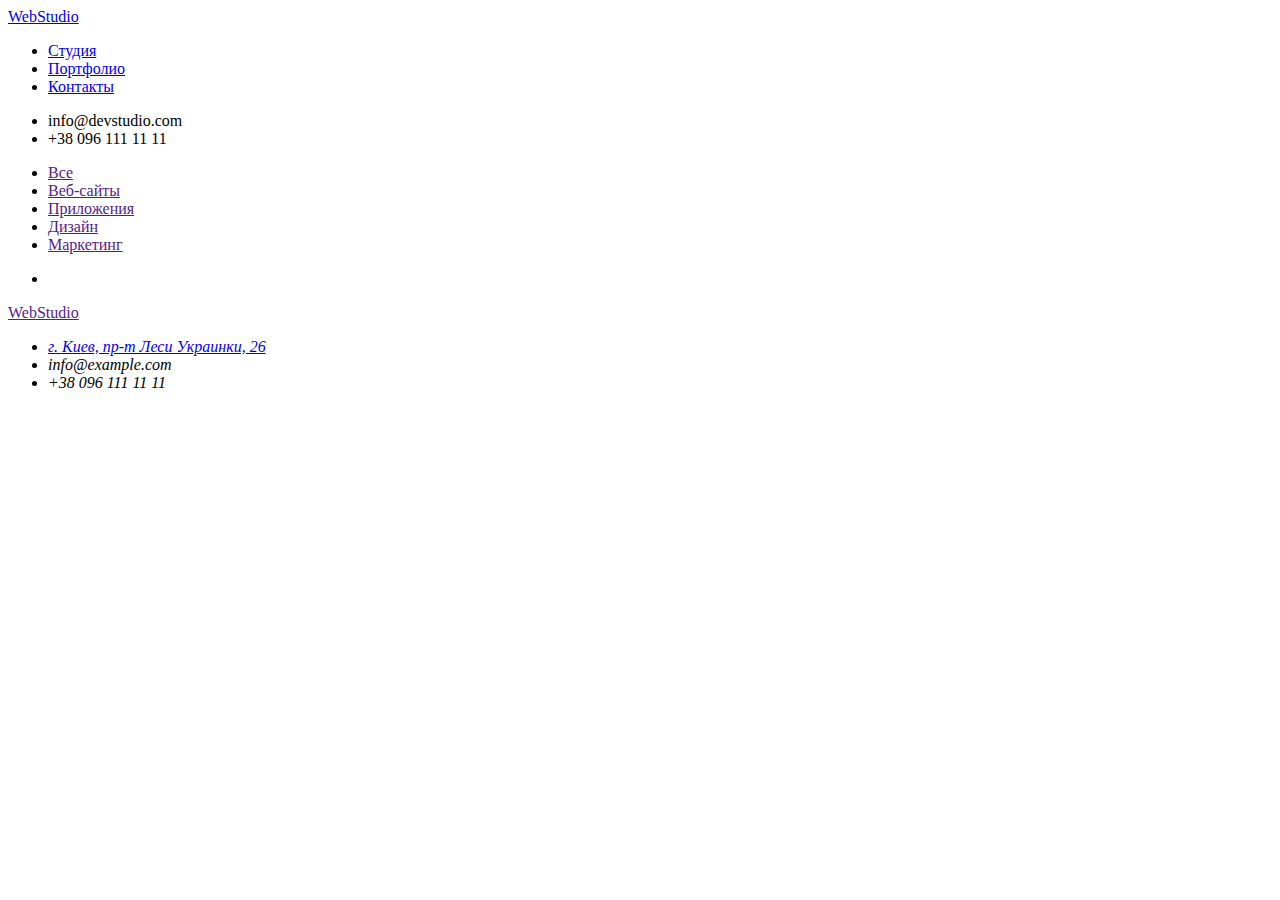
==== portfolio.html @ a282a4b9 "create portfolio.html" ====
<!DOCTYPE html>
<html lang="en">
<head>
    <meta charset="UTF-8">
    <meta http-equiv="X-UA-Compatible" content="IE=edge">
    <meta name="viewport" content="width=device-width, initial-scale=1.0">
    <title>Document</title>
</head>
<body>
    <header>
    <!--company logo-->
    <a href="#" lang="en">Web<span>Studio</span></a>
    <nav>
        <ul>
            <li><a href="#">Студия</a></li>
            <li><a href="./portfolio.html">Портфолио</a></li>
            <li><a href="#">Контакты</a></li>
        </ul>
    </nav>
    <ul>
        <li><a href="mailto:info@devstudio.com"></a>info@devstudio.com</li>
        <li><a href="tel:+380961111111"></a>+38 096 111 11 11</li>
    </ul>
    </header>
    <main>
        <!--filter-->
        <section>
            <ul>
                <li><a href="">Все</a></li>
                <li><a href="">Веб-сайты</a></li>
                <li><a href="">Приложения</a></li>
                <li><a href="">Дизайн</a></li>
                <li><a href="">Маркетинг</a></li>
            </ul>
        </section>
        <ul>
             <li>
                <img src="" alt="">
             </li>
            
        </ul>

    </main>
    <footer>
        <a href="" lang="en">WebStudio</a>
        <address>
            <ul>
                <li><a href="https://goo.gl/maps/SATP63aYpWFDiAdQ8" target="_blank" rel="noopener nofollow noreferre">г.
                        Киев, пр-т Леси Украинки, 26</a></li>
                <li><a href="mailto:info@example.com"></a>info@example.com</li>
                <li><a href="tel:+380961111111"></a>+38 096 111 11 11</li>
            </ul>
        </address>
    </footer>
    
</body>
</html>
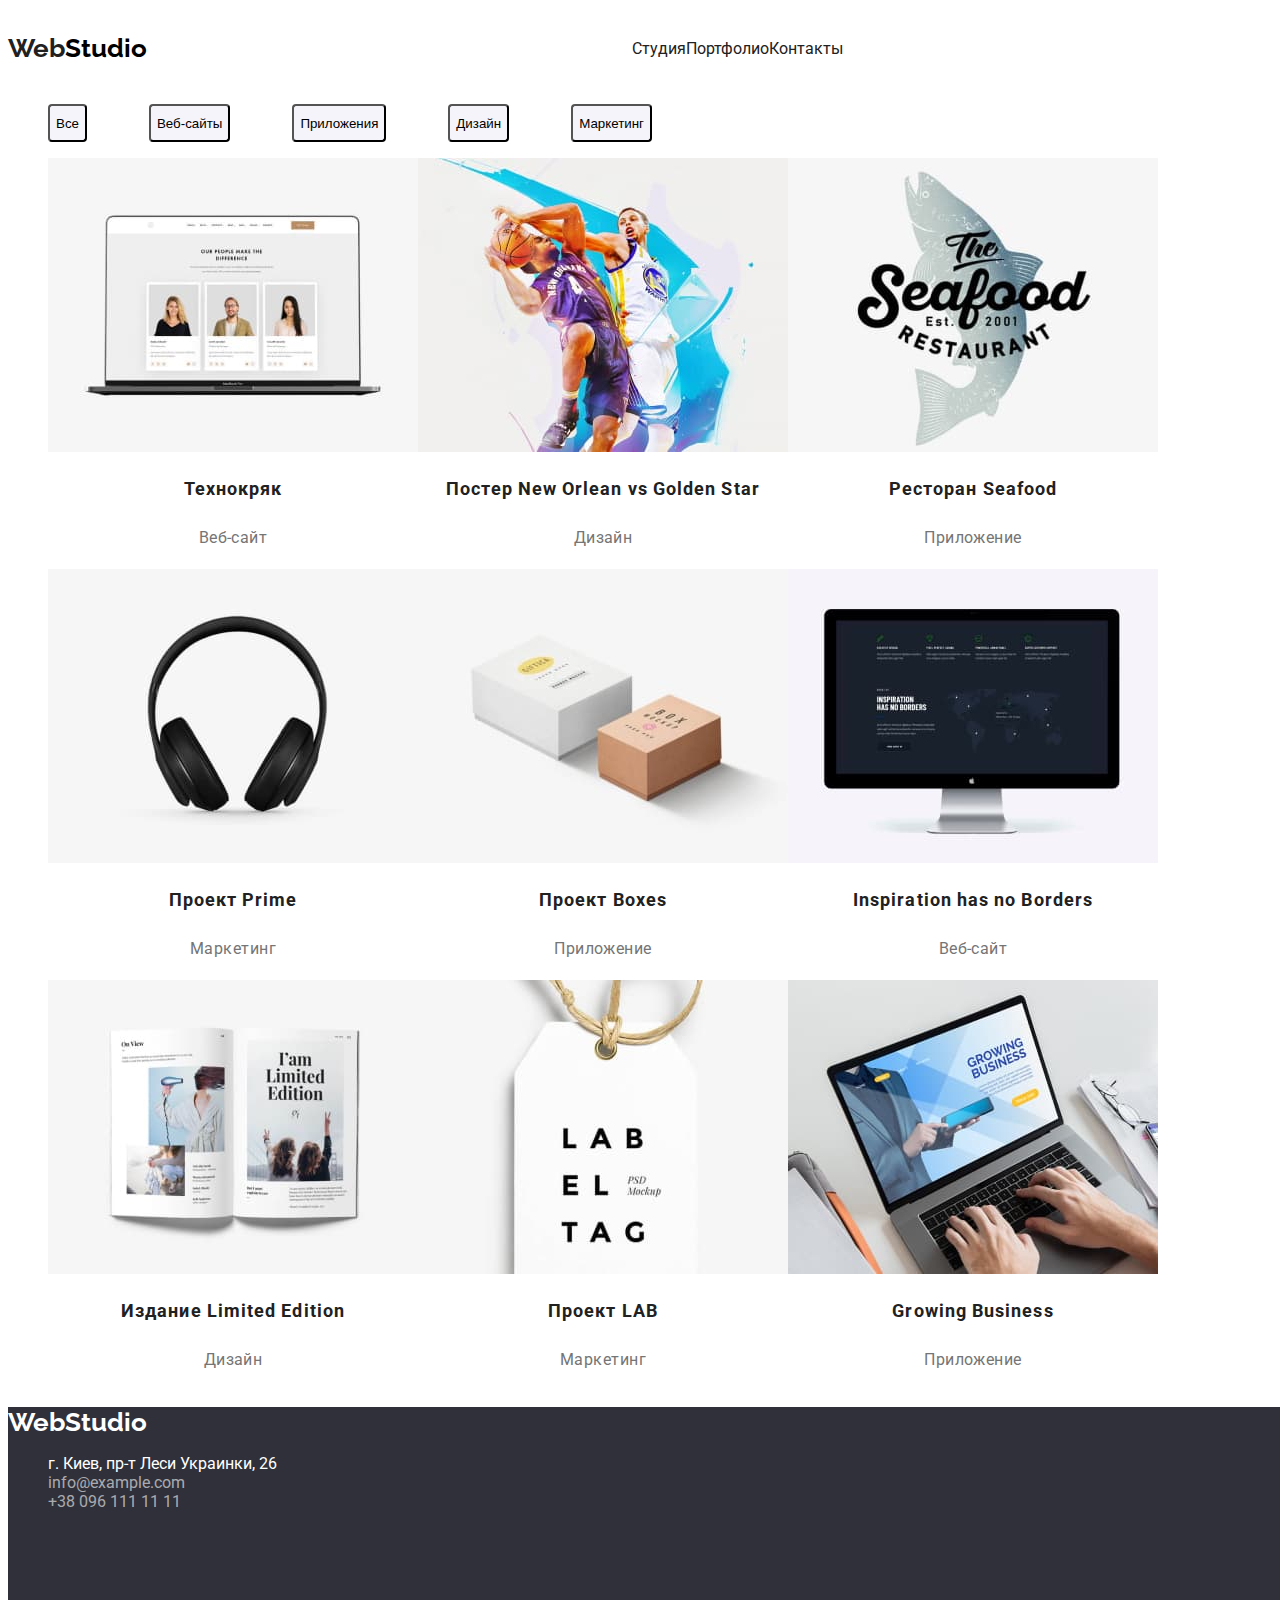
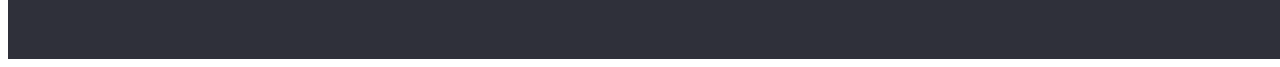
==== commit 59352e90: "create portfolio and css" ====
--- a/portfolio.html
+++ b/portfolio.html
@@ -4,54 +4,130 @@
     <meta charset="UTF-8">
     <meta http-equiv="X-UA-Compatible" content="IE=edge">
     <meta name="viewport" content="width=device-width, initial-scale=1.0">
+    <link rel="stylesheet" href="https://cdnjs.cloudflare.com/ajax/libs/modern-normalize/1.1.0/modern-normalize.min.css"
+        integrity="sha512-wpPYUAdjBVSE4KJnH1VR1HeZfpl1ub8YT/NKx4PuQ5NmX2tKuGu6U/JRp5y+Y8XG2tV+wKQpNHVUX03MfMFn9Q=="
+        crossorigin="anonymous" referrerpolicy="no-referrer" />
+    
+    <link rel="preconnect" href="https://fonts.googleapis.com">
+    <link rel="preconnect" href="https://fonts.gstatic.com" crossorigin>
+    <link
+        href="https://fonts.googleapis.com/css2?family=Montserrat:ital,wght@0,700;1,400&family=Raleway:wght@700&family=Roboto:wght@400;500;700;900&display=swap"
+        rel="stylesheet">
+    
+    <link rel="stylesheet" href="./css/styles.css">
     <title>Document</title>
 </head>
 <body>
-    <header>
-    <!--company logo-->
-    <a href="#" lang="en">Web<span>Studio</span></a>
-    <nav>
-        <ul>
-            <li><a href="#">Студия</a></li>
-            <li><a href="./portfolio.html">Портфолио</a></li>
-            <li><a href="#">Контакты</a></li>
+    <header class="header">
+        <!--company logo-->
+        <a href="#" class="link site-logo" lang="en">Web<span class="current">Studio</span></a>
+        <nav>
+            <ul class="site-nav">
+                <li><a href="№" class="navigation-link">Студия</a></li>
+                <li><a href="./portfolio.html" class="navigation-link">Портфолио</a></li>
+                <li><a href="#" class="navigation-link">Контакты</a></li>
+            </ul>
+        </nav>
+        <ul class="contact">
+            <li><a href="mailto:info@devstudio.com"></a>info@devstudio.com</li>
+            <li><a href="tel:+380961111111"></a>+38 096 111 11 11</li>
         </ul>
-    </nav>
-    <ul>
-        <li><a href="mailto:info@devstudio.com"></a>info@devstudio.com</li>
-        <li><a href="tel:+380961111111"></a>+38 096 111 11 11</li>
-    </ul>
     </header>
     <main>
-        <!--filter-->
-        <section>
-            <ul>
-                <li><a href="">Все</a></li>
-                <li><a href="">Веб-сайты</a></li>
-                <li><a href="">Приложения</a></li>
-                <li><a href="">Дизайн</a></li>
-                <li><a href="">Маркетинг</a></li>
+        
+        <section class="porfolio">
+            <h1 class="visually-hidden">Portfolio</h1>
+
+            <!--filter-->
+            <ul class="filters">
+                <li><button class="filters-button" type="button">Все</button></li>
+                <li><button class="filters-button" type="button">Веб-сайты</button></li>
+                <li><button class="filters-button" type="button">Приложения</button></li>
+                <li><button class="filters-button" type="button">Дизайн</button></li>
+                <li><button class="filters-button" type="button">Маркетинг</button></li>
             </ul>
+            
+            <!--gallery-->
+        <ul class="gallery">
+             <li>
+                <a href="№">
+                <img src="./img/project1.jpg" alt="фото сотрудников" width="370" height="294">
+                <h2 class="gallery-title">Технокряк</h2>
+                <p class="gallery-text">Веб-сайт</p>
+                </a> 
+             </li>
+            <li>
+                <a href="№">
+                <img src="./img/basketball.jpg" alt="баскетболисты" width="370" height="294">
+                <h2 class="gallery-title">Постер New Orlean vs Golden Star</h2>
+                <p class="gallery-text">Дизайн</p>
+                </a>
+            </li>
+            <li>
+                <a href="№">
+                <img src="./img/restaurant.jpg" alt="лого ресторана" width="370" height="294">
+                <h2 class="gallery-title">Ресторан Seafood</h2>
+                <p class="gallery-text">Приложение</p>
+                </a>
+            <li>
+                <a href="№">
+                <img src="./img/earphones.jpg" alt="наушники" width="370" height="294">
+                <h2 class="gallery-title">Проект Prime</h2>
+                <p class="gallery-text">Маркетинг</p>
+                </a>
+            </li>
+            <li>
+                <a href="№">
+                <img src="./img/boxs.jpg" alt="коробки" width="370" height="294">
+                <h2 class="gallery-title">Проект Boxes</h2>
+                <p class="gallery-text">Приложение</p>
+                </a>
+            </li>
+            <li>
+                <a href="№">
+                <img src="./img/monitor.jpg" alt="монитор" width="370" height="294">
+                <h2 class="gallery-title">Inspiration has no Borders</h2>
+                <p class="gallery-text">Веб-сайт</p>
+                </a>
+            </li>
+            <li>
+                <a href="№">
+                <img src="./img/journal.jpg" alt="журнал" width="370" height="294">
+                <h2 class="gallery-title">Издание Limited Edition</h2>
+                <p class="gallery-text">Дизайн</p>
+                </a>
+            </li>
+            <li>
+                <a href="№">
+                <img src="./img/projectLab.jpg" alt="таблица" width="370" height="294">
+                <h2 class="gallery-title">Проект LAB</h2>
+                <p class="gallery-text">Маркетинг</p>
+                </a>
+            </li>
+            <li>
+                <a href="№">
+                <img src="./img/leptop.jpg" alt="ноутбук" width="370" height="294">
+                <h2 class="gallery-title">Growing Business</h2>
+                <p class="gallery-text">Приложение</p>
+                </a>
+            </li>
+        </ul>
         </section>
-        <ul>
-             <li>
-                <img src="" alt="">
-             </li>
-            
-        </ul>
 
     </main>
-    <footer>
-        <a href="" lang="en">WebStudio</a>
-        <address>
-            <ul>
-                <li><a href="https://goo.gl/maps/SATP63aYpWFDiAdQ8" target="_blank" rel="noopener nofollow noreferre">г.
-                        Киев, пр-т Леси Украинки, 26</a></li>
-                <li><a href="mailto:info@example.com"></a>info@example.com</li>
-                <li><a href="tel:+380961111111"></a>+38 096 111 11 11</li>
-            </ul>
-        </address>
-    </footer>
+<footer class="footer">
+    <a class="site-logo-footer" href="" lang="en">Web<span class="current-footer">Studio</span></a>
+    <address>
+        <ul>
+            <li class="map-footer">
+                <a href="https://goo.gl/maps/SATP63aYpWFDiAdQ8" target="_blank" rel="noopener nofollow noreferre">г.
+                    Киев, пр-т Леси Украинки, 26</a>
+            </li>
+            <li class="contact-footer"><a href="mailto:info@example.com"></a>info@example.com</li>
+            <li class="contact-footer"><a href="tel:+380961111111"></a>+38 096 111 11 11</li>
+        </ul>
+    </address>
+</footer>
     
 </body>
 </html>--- a/css/styles.css
+++ b/css/styles.css
@@ -0,0 +1,287 @@
+:root {
+    /*Fonts*/
+   --main-font-famyli: 'Roboto', sans-serif;
+   --secondary-font-famyli: 'Raleway', sans-serif;
+
+   /*Colors*/
+   --main-dark-color: #000000;                               
+   --main-light-color: #FFFFFF;
+   --main-color: #212121;
+   --secondary-color: #757575;
+   --accent-color: #2196F3;
+   --hero-background-color: #2F303A;
+   --team-background-color:#F5F4FA;
+   --footer-contact-color: rgba(255, 255, 255, 0.6);
+
+/*Font-size*/
+--main-size: 16px;
+--secondary-size: 14px;
+}
+
+html {
+    scroll-behavior: smooth;
+    }
+
+body {
+    width: 1600px;
+
+    font-family: var(--main-font-famyli);
+    font-size: var(--main-size);
+    font-weight: 400;
+    font-style: normal;
+
+    color: var(--main-color);
+    background-color: var(--main-light-color);
+}
+   
+a {
+    text-decoration: none;
+    color: inherit;
+}
+
+li {
+    list-style: none;
+}
+
+.visually-hidden {
+    position: absolute !important;
+    clip: rect(1px 1px 1px 1px);
+    /* IE6, IE7 */
+    clip: rect(1px, 1px, 1px, 1px);
+    padding: 0 !important;
+    border: 0 !important;
+    height: 1px !important;
+    width: 1px !important;
+    overflow: hidden;
+}
+
+/*Header*/
+.header {
+    display: flex;
+    justify-content: space-between;
+    align-items: center;
+
+    height: 80px;
+}
+
+.site-logo,
+.current {
+    font-family: var(--secondary-font-famyli);
+    font-style: normal;
+    font-size: 26px;
+    font-weight: 700;
+    line-height: 1.19;
+}
+
+.site-logo:hover,
+.site-logo:focus {     
+    color: var(--accent-color);    
+   }
+
+ .current {        
+    color: var(--main-dark-color);
+   }
+
+.site-nav  {
+    display: flex;
+    justify-content: space-between;
+    align-items: center;
+}
+
+.site-nav:hover,
+.site-nav:focus{
+    color: var(--accent-color);
+}
+
+.contact {
+    display: flex;
+    justify-content: space-between;
+    align-items: center;
+    cursor: pointer;
+
+    font-weight: 500;
+    line-height: 1.14;
+}
+
+.contact:hover,
+.contact:focus,
+.contact-footer:hover,
+.contact-footer:focus {
+    color: var(--accent-color);
+    
+}
+
+/*Hero*/
+.hero,
+.footer {
+    background-color: var(--hero-background-color);
+
+}
+.hero {  
+    height: 600px;
+}
+
+.hero-title {
+    width: 580px;
+    height: 120px;
+    font-size: 44px;
+    font-weight: 900;
+    line-height: 1.36;
+
+    color: var(--main-light-color);
+}
+.hero-button  {
+    width: 136px;
+    height: 30px;
+    font-family: var(--main-font-famyli);
+    font-size: var(--main-size);
+    line-height: 1.87;
+    font-weight: 700;
+
+    background-color: var(--accent-color);
+    color: var(--main-light-color);
+    border: none;
+    border-radius: 4px;
+}
+/*Convenience*/
+.convenience,
+.activity {
+    width: 1170px;
+}
+
+.convenience-list {
+    display: flex;
+    justify-content: space-between;
+    align-items: center;
+}
+
+.convenience-items {
+    width: 270px;
+    height: 100px;
+}
+
+.convenience-title,
+.activity-title,
+.team-title
+.gallery-title {
+    font-weight: 700;
+
+}
+.convenience-title {
+    font-size: var(--secondary-size);
+    line-height: 1.14;
+}
+.convenience-text {
+    font-size: var(--secondary-size);
+    line-height: 1.71;
+    color: var(--secondary-color);
+}        
+/*Activity*/
+.activity-title,
+.team-title {
+    font-size: 36px;
+    line-height: 1.17;
+   
+    text-align: center;
+}
+
+.activity-list,
+.team-list {
+    display: flex;
+    justify-content: space-between;
+    align-items: center;
+}
+/*Team*/
+.team {
+    background-color: var(--team-background-color);
+}
+
+.team-items-title {
+    font-weight: 500;
+    line-height: 1.62;
+    text-align: center;
+}
+
+.team-text {
+    line-height: 1.19;
+    text-align: center;
+     
+    color: var(--secondary-color);
+}
+/*Portfolio*/
+/*Filters*/
+.filters {
+    font-weight: 500;
+    line-height: 1.62;
+
+    display: flex;
+    justify-content: space-between;
+    align-items: center;   
+    width: 604px;
+}
+    
+.filters-button {
+    background-color: var(--team-background-color);
+    height: 38px;
+    border-radius: 4px;
+ }
+
+ .filters-button:hover,
+ .filters-button:focus {
+    background-color: var(--accent-color);
+    color: var(--main-light-color);
+ }
+ /*Gallery*/
+.gallery{
+    width: 1180px;
+
+    display: flex;
+    flex-wrap: wrap;
+}
+.gallery-title {
+    font-size: 18px;
+    line-height: 2;
+    letter-spacing: 0.06em;
+
+    text-align: center;
+}
+
+.gallery-text {
+    line-height: 1.88;
+    letter-spacing: 0.03em;
+    
+    color: var(--secondary-color);
+
+    text-align: center;    
+}
+
+/*Footer*/
+.footer{
+    height: 252px;
+}
+.site-logo-footer,
+.current-footer {
+    font-family: var(--secondary-font-famyli);
+    font-style: normal;
+    font-size: 26px;
+    font-weight: 700;
+    line-height: 1.19;
+
+    color: var(--main-light-color);
+}
+
+.site-logo-footer:hover,
+.site-logo-footer:focus {
+    color: var(--accent-color);
+}
+.map-footer,
+.contact-footer {
+    font-style: normal;
+}
+.map-footer {
+    color: var(--main-light-color);
+}
+
+.contact-footer {
+    color: var(--footer-contact-color);
+}